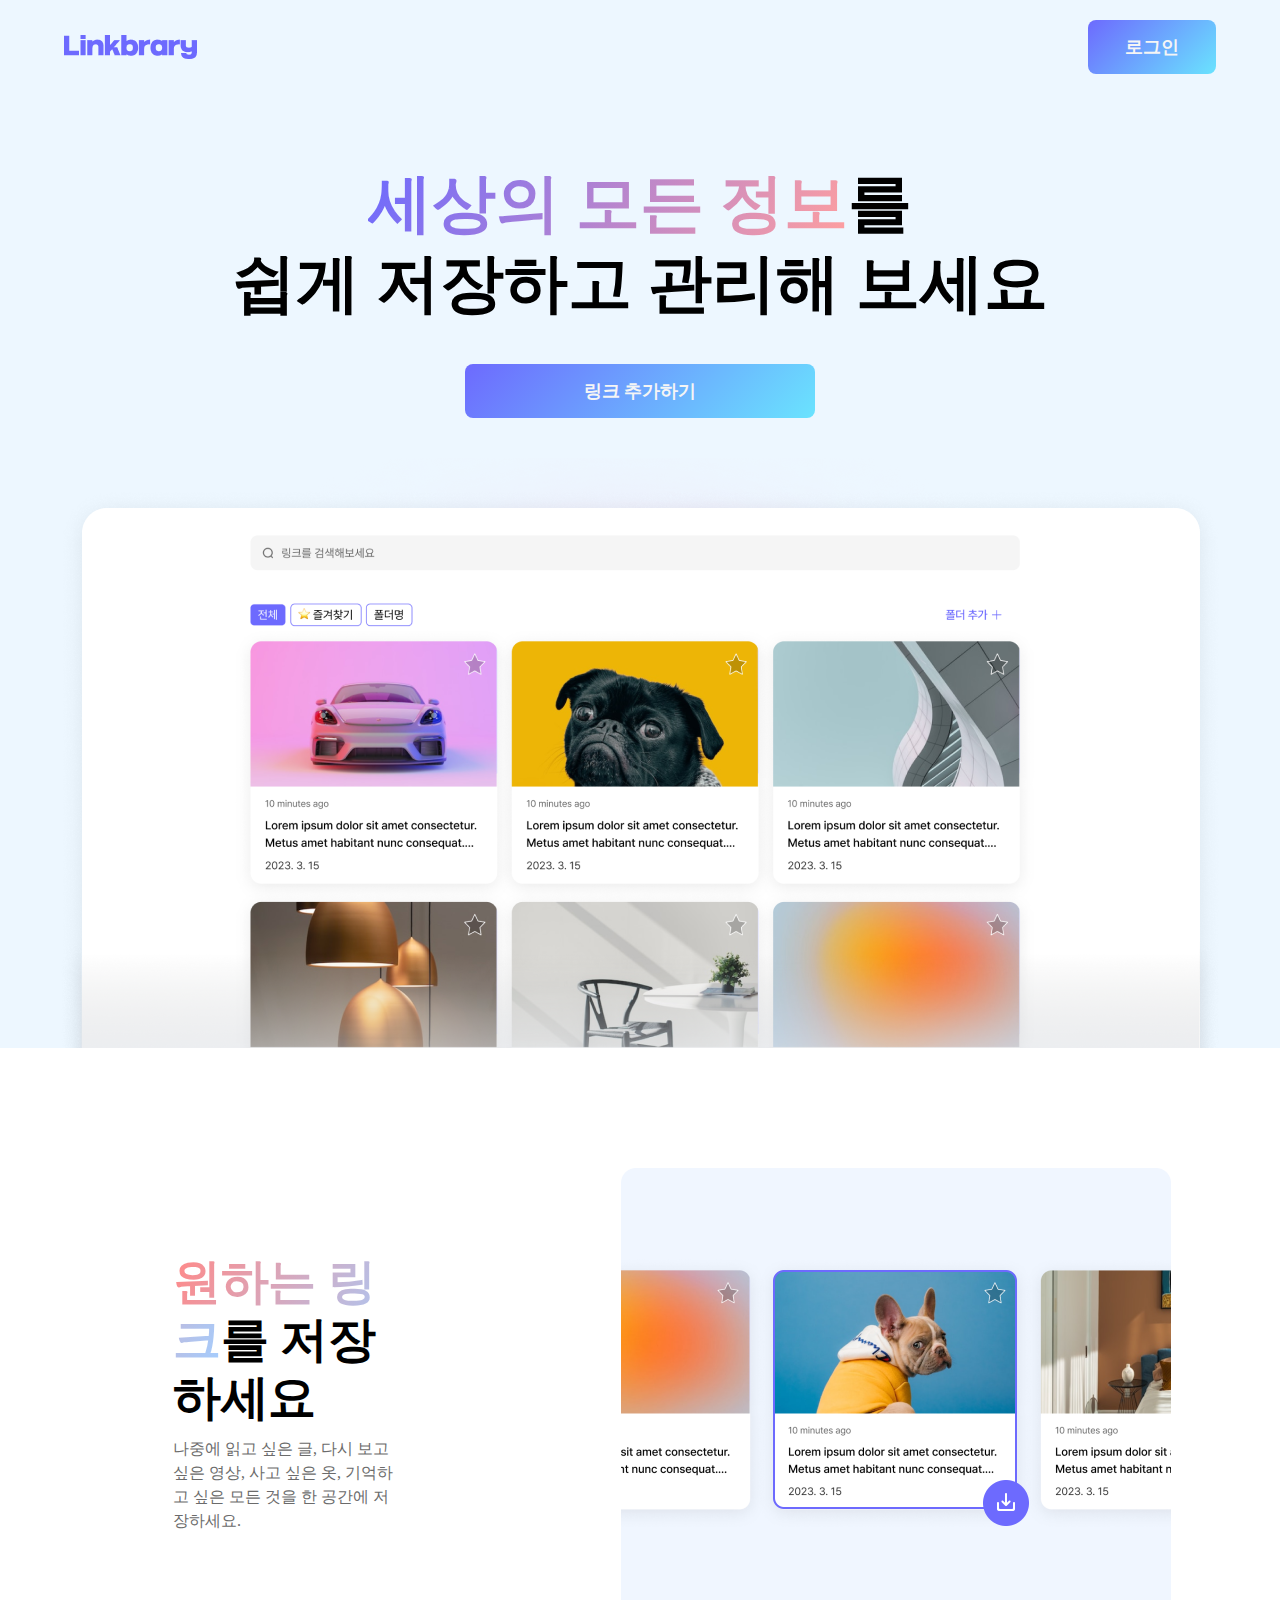
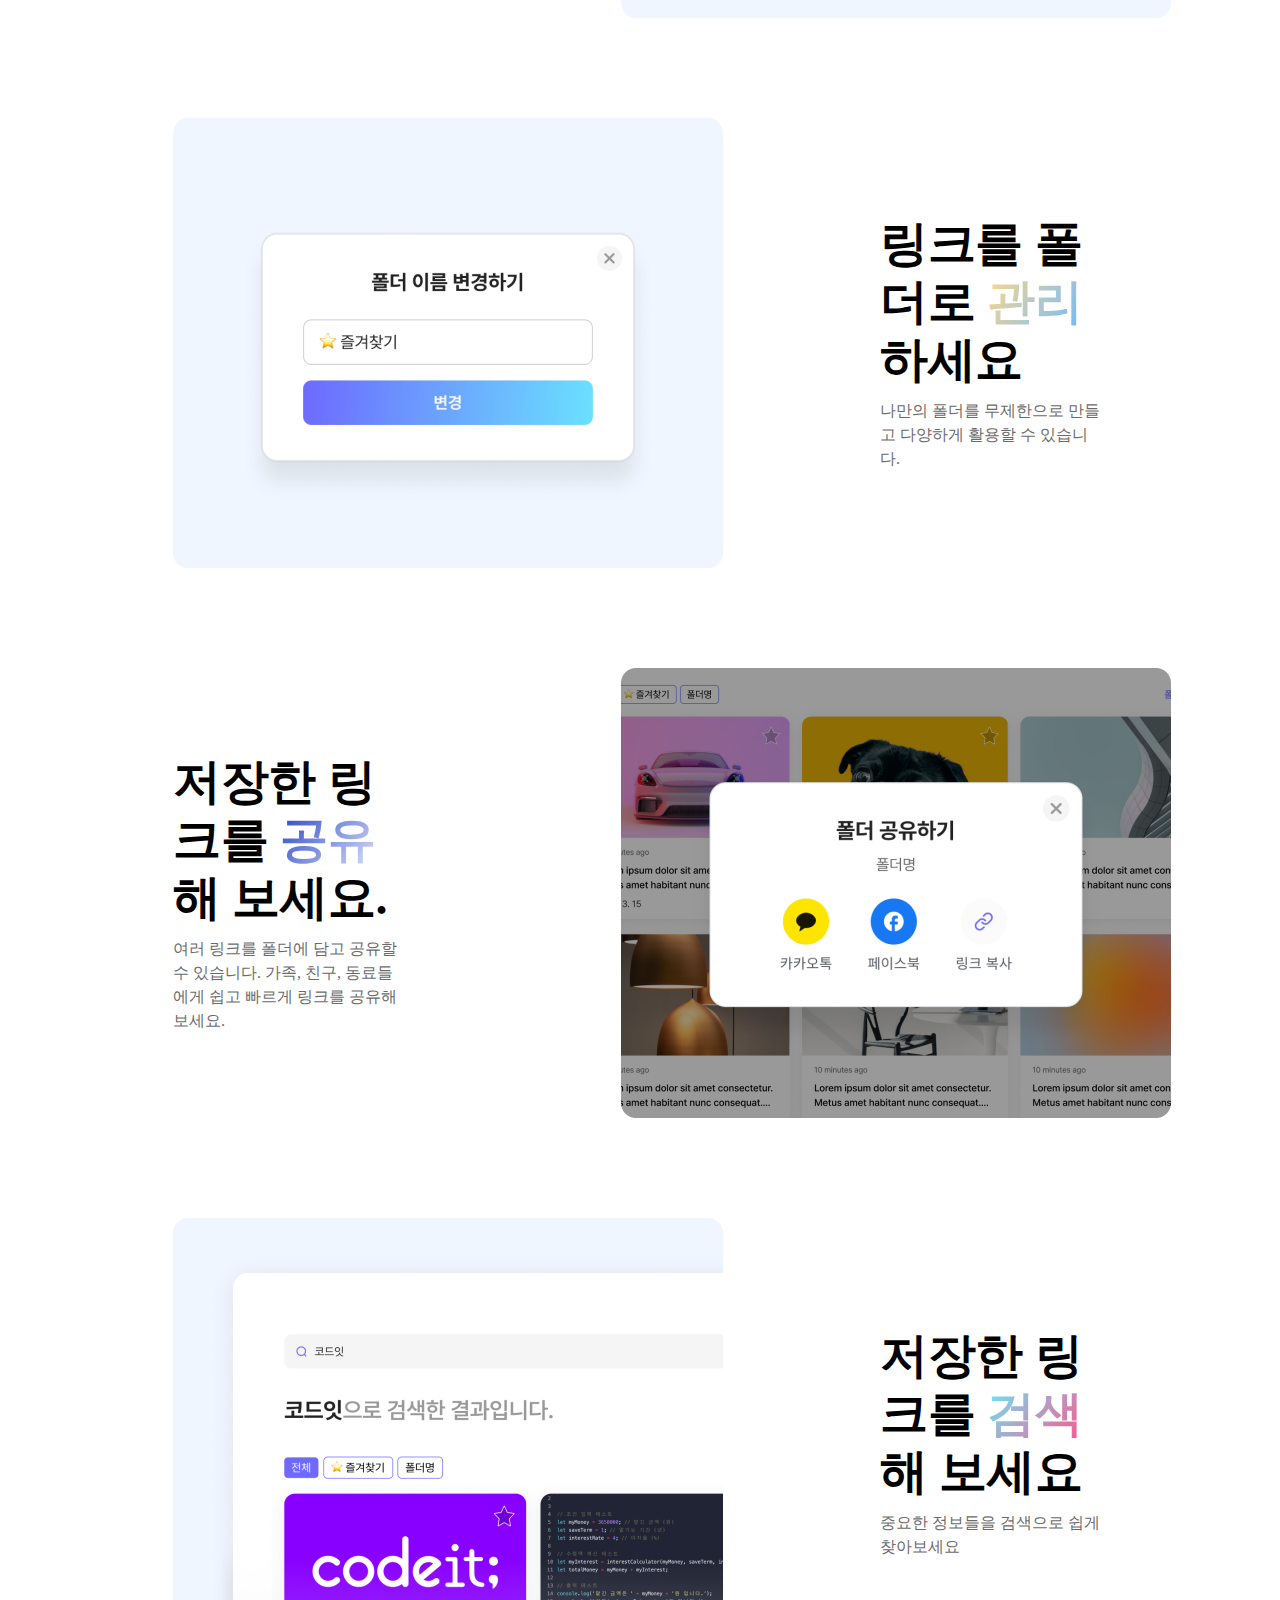
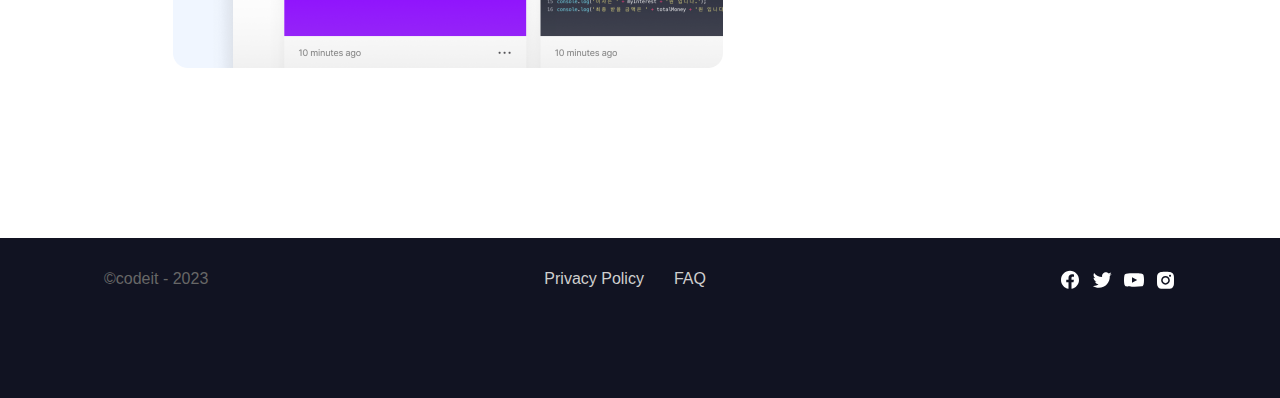
==== index.html @ 9d0a4e6b "3rd week testing og" ====
<!DOCTYPE html>
<html>
  <head>
    <meta charset="utf-8">
    <meta property="og:title" content="Linkbrary">
    <meta property="og:description" content="세상의 모든 정보를 쉽게 저장하고 관리해 보세요">
    <meta property="og:image" content="head-image.png">
    <meta property="og:url" content="cgw-codeit.netlify.app">
    <meta property="og:type" content="website">
    <meta name="twitter:card" content="summary_large_image">
    <title>Linkbrary</title>
    <link rel="stylesheet" href="main.css">
  </head>
  <body>
    <nav>
      <div class="index-top">
        <a href="index.html">
          <img src="logo.png" alt="홈으로 연결되는 로고 이미지">
        </a>
        <a href="/signin" class="buttons login-button">
          <span>로그인</span>
        </a>
      </div>
    </nav>

    <header>
      <div class="hero-header">
        <h1 class="page-body-top">
          <span class="page-body-top-colored background-clip-text">세상의 모든 정보</span>를
          <br> 쉽게 저장하고 관리해 보세요
        </h1>
        <a href="/signup" class="buttons add-link-button">
          <span>링크 추가하기</span>
        </a>
        <img src="hero.png" class="hero-image" alt="Linkbrary 서비스 소개">
      </div>
    </header>

    <article>
      <section>
        <h2 class="title">  
            <span class="title-1-colored background-clip-text">원하는 링크</span>를 저장하세요
        </h2>
        <p class="description">
          나중에 읽고 싶은 글, 다시 보고 싶은 영상, 사고 싶은 옷, 기억하고 싶은 모든 것을 한 공간에 저장하세요.
        </p>

        <img src="image1.png" class="content-image" alt="링크의 내용이 담긴 카드">
      </section>

      <section>
        <h2 class="title">
          링크를 폴더로 <span class="title-2-colored background-clip-text">관리</span>하세요
        </h2>
        <p class="description">나만의 폴더를 무제한으로 만들고 다양하게 활용할 수 있습니다.</p>
        <img src="image2.png" class="content-image" alt="폴더 이름 변경 가능">
      </section>

      <section>
        <h2 class="title">
          저장한 링크를 <span class="title-3-colored background-clip-text">공유</span>해 보세요.
        </h2>
        <p class="description">여러 링크를 폴더에 담고 공유할 수 있습니다. 가족, 친구, 동료들에게 쉽고 빠르게 링크를 공유해 보세요.</p>
        <img src="image3.png" class="content-image" alt="폴더 공유 기능">
      </section>

      <section>
        <h2 class="title">
            저장한 링크를 <span class="title-4-colored background-clip-text">검색</span>해 보세요
        </h2>
        <p class="description">중요한 정보들을 검색으로 쉽게 찾아보세요</p>
        <img src="image4.png" class="content-image" alt="링크 검색 기능"> 
      </section>

    </article>


    <footer>
      <div class="footer-box">
        <span class="copyright">
          ©codeit - 2023
        </span>
        <div class="footer-links">
          <a href="/privacy" class="footer-link">
            Privacy Policy
          </a>
          <a href="/faq" class="footer-link">
            FAQ
          </a>
        </div>
        <div class="sns">
          <a href="https://www.facebook.com/" target="_blank">
            <img src="akar-icons_facebook-fill.svg">        
          </a>
          <a href="https://twitter.com/home" target="_blank">
            <img src="akar-icons_twitter-fill.svg">
          </a>
          <a href="https://www.youtube.com/" target="_blank">
            <img src="akar-icons_youtube-fill.svg">
          </a>
          <a href="https://www.instagram.com/" target="_blank">
            <img src="ant-design_instagram-filled.svg">
          </a>
        </div>
      </div>
    </footer>
  </body>
</html>
---- main.css ----
@import "global.css";

body {
  display: flex;
  flex-direction: column;
  align-items: center;
  font-size: 62.5%;
}


nav {
  display: flex;
  justify-content: center;
  position: sticky;
  top: 0;
  width: 100%;
  background-color: #edf7ff;
}

.index-top {
  display: flex;
  justify-content: space-between;
  align-items: center;
  width: 100%;
  height: 9.4rem;
  max-width: 192rem;
  padding: 0 32px;
  margin: 0 32px;
}

@media (max-width: 1199px) {
  .index-top {
    padding: 0;
    
  }
}

header {
  display: flex;
  flex-direction: column;
  align-items: center;
  width: 100%;
  background-color: #edf7ff;
}

.hero-header {
  display: flex;
  flex-direction: column;
  align-items: center;
  row-gap: 4rem;
  padding-top: 7rem;
}

.buttons {
  display: flex;
  justify-content: center;
  align-items: center;
  height: 5.4rem;
  cursor: pointer;
  background-image: linear-gradient(135deg, var(--primary) 0%, #6ae3fe 100%);
  border-radius: 0.8rem;
  color: #f5f5f5;
  font-size: 1.8rem;
  font-weight: 600;
}

.login-button {
  width: 12.8rem;
}

.add-link-button {
  width: 35rem;
}

.page-body-top {
  text-align: center;
  font-size: 6.4rem;
  font-weight: 700;
  line-height: 8rem;
}

.page-body-top-colored {
  background-image: linear-gradient(119deg, var(--primary) 0%, #ff9f9f 100%);
}

.background-clip-text {
  background-clip: text;
  -webkit-background-clip: text;
  color: transparent;
}

.hero-image {
  width: 120rem;
  height: 59rem;
}

@media (max-width: 768px) {
  .hero-image {
    width: 100%;
    height: auto;
    padding: 0 32px;
  }
}

article {
  padding-top: 7rem;
  padding-bottom: 12rem;
}

section {
  display: grid;
  justify-content: center;
  column-gap: 15.7rem;
  row-gap: 1rem;
  width: 100%;
  height: 55rem;
  padding: 50px 0;
}

section:nth-of-type(odd) {
  grid-template:
    ". image"
    "title image"
    "description image"
    ". image"
    /291px 55rem;
}

section:nth-of-type(even) {
  grid-template:
    "image ."
    "image title"
    "image description"
    "image ."
    /550px 29.1rem;
}

@media (max-width: 767px) {
  section:nth-of-type(odd) {
    grid-template:
      "title"
      "image"
      "description"
      

  }

  section:nth-of-type(even) {
    grid-template:
      "title"
      "image"
      "description"
      
  }

  section {
    height: auto;
  }
}


.title {
  grid-area: title;
  font-size: 4.8rem;
  font-weight: 700;
  line-height: 5.8rem;
  letter-spacing: -0.03rem;
}

.title-1-colored {
  background-image: linear-gradient(117deg, #fe8a8a 2.29%, #a4ceff 100%);
}

.title-2-colored {
  background-image: linear-gradient(304deg, #6fbaff 0%, #ffd88b 100%);
}

.title-3-colored {
  background-image: linear-gradient(133deg, #2945c7 0%, #dbe1f8 100%);
}

.title-4-colored {
  background-image: linear-gradient(310deg, #fe578f 0%, #68e8f9 100%);
}

.description {
  grid-area: description;
  font-size: 1.6rem;
  font-weight: 500;
  color: #6b6b6b;
  line-height: 150%;
}

.content-image {
  grid-area: image;
  width: 55rem;
  height: 45rem;
}

@media (min-width: 768px) {



  .content-image {
    width: 550px;
    height: 450px;
  }
}

@media (min-width: 375px) {
  .content-image {
    margin: 0 32px;
    padding: 0;
    width: 100%;
  }   

  .title, .description{
    margin: 0 32px;
  }
}

footer {
  display: flex;
  justify-content: center;
  width: 100%;
  height: 16rem;
  padding-top: 3.2rem;
  background-color: var(--black);

}

.footer-box {
  display: flex;
  justify-content: space-between;
  width: 100%;
  max-width: 192rem;
  height: fit-content;
  padding: 0 10.4rem;
}

.copyright {
  color: #676767;
  font-family: Arial;
  font-size: 1.6rem;
}

.footer-links {
  display: flex;
  column-gap: 3rem;
  padding-right: 1.8rem;
}

.footer-link {
  color: #cfcfcf;
  font-family: Arial;
  font-size: 1.6rem;
}

.sns {
  display: flex;
  column-gap: 1.2rem;
  height: 2rem;
}



/*

@media (min-width: 1200px) {
}

@media (min-width: 768px) {
}

@media (min-width: 375px) {
}

*/
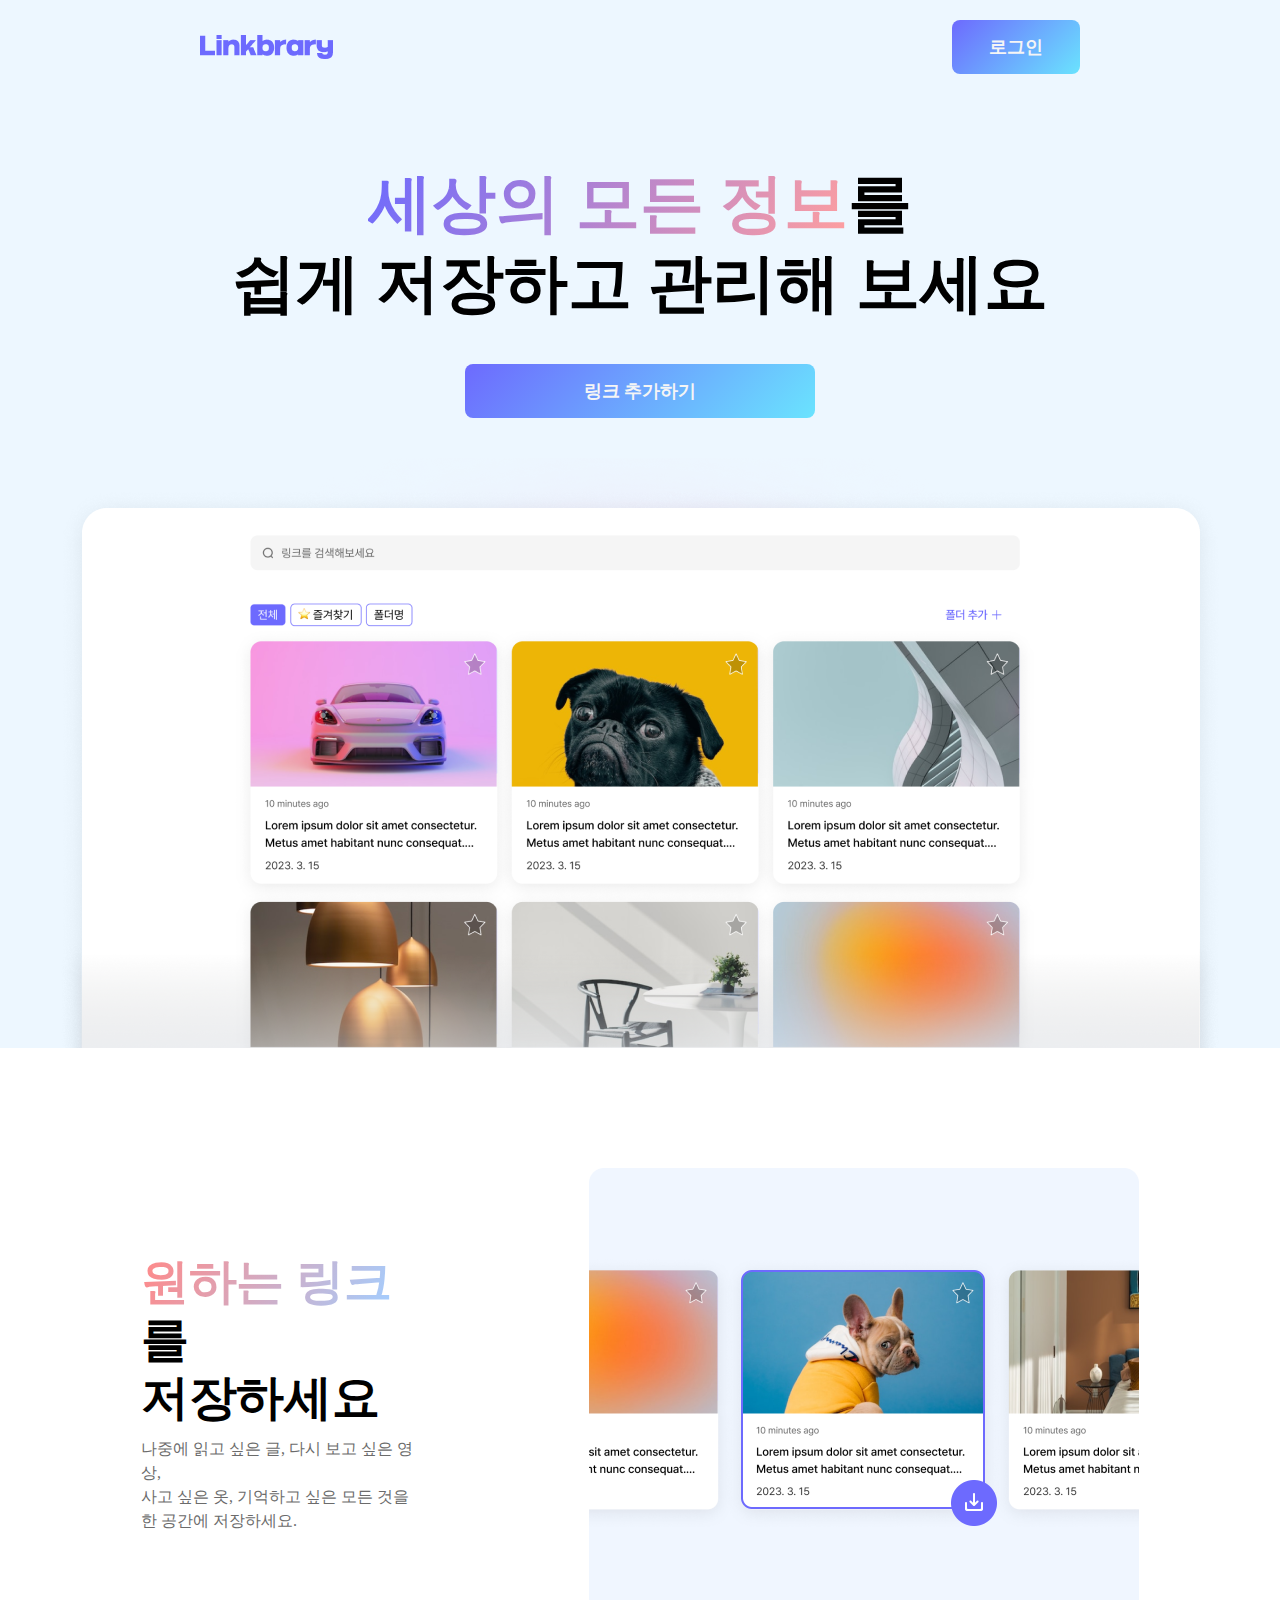
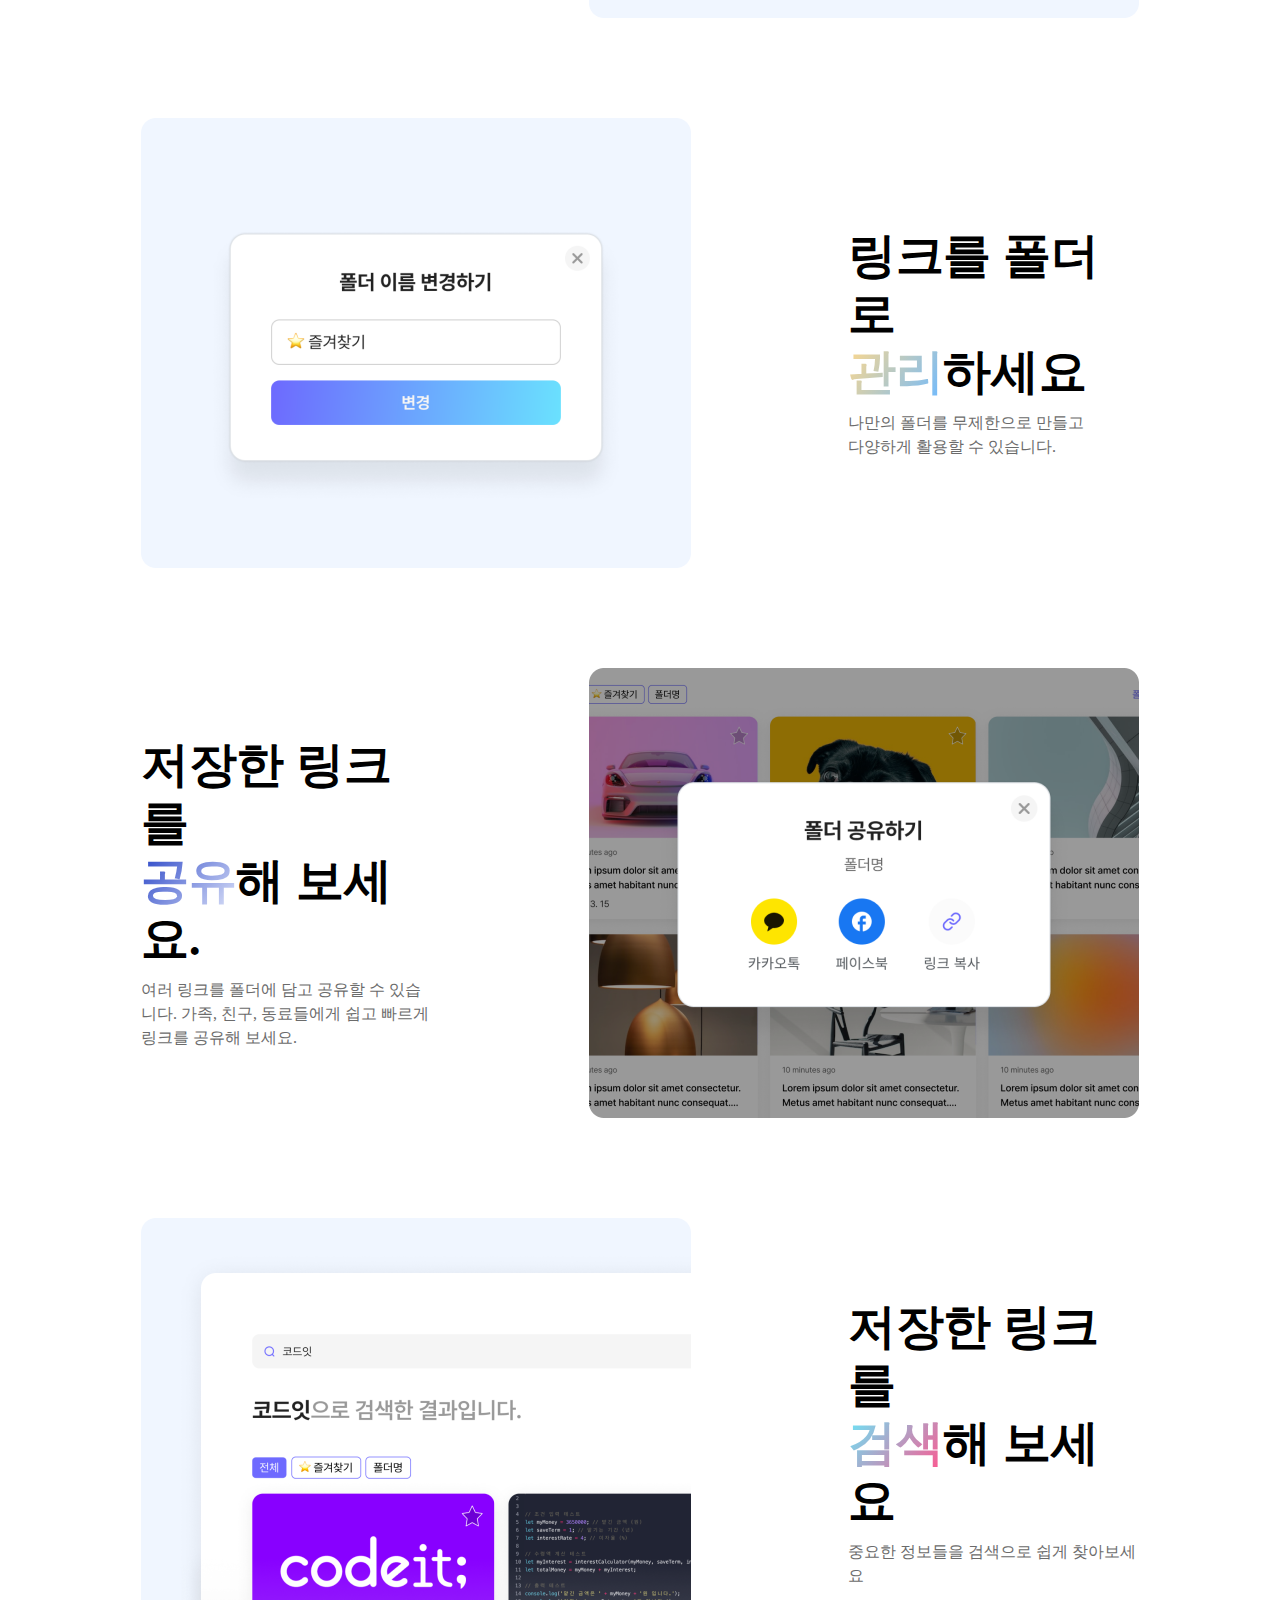
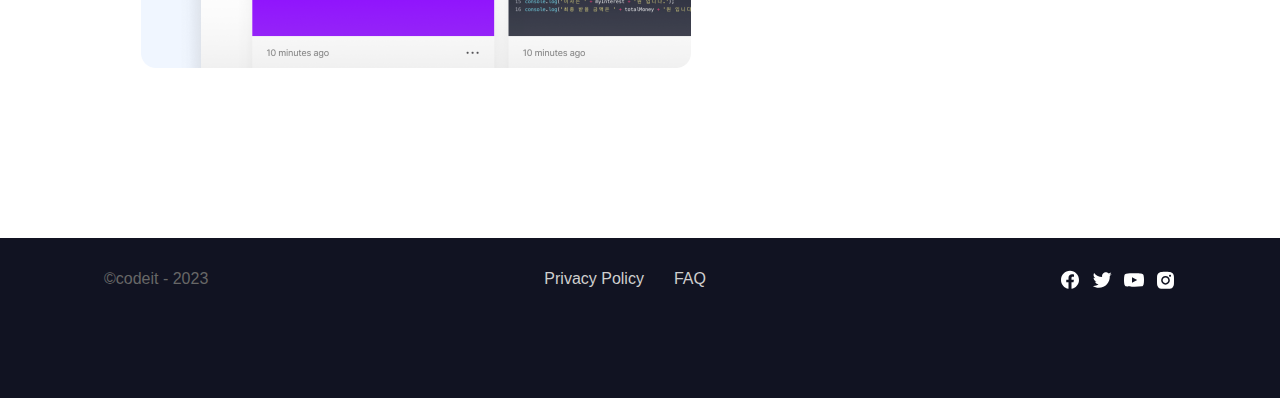
==== commit e259aeb3: "Revert "3rd week testing og"" ====
--- a/index.html
+++ b/index.html
@@ -2,12 +2,6 @@
 <html>
   <head>
     <meta charset="utf-8">
-    <meta property="og:title" content="Linkbrary">
-    <meta property="og:description" content="세상의 모든 정보를 쉽게 저장하고 관리해 보세요">
-    <meta property="og:image" content="head-image.png">
-    <meta property="og:url" content="cgw-codeit.netlify.app">
-    <meta property="og:type" content="website">
-    <meta name="twitter:card" content="summary_large_image">
     <title>Linkbrary</title>
     <link rel="stylesheet" href="main.css">
   </head>
@@ -39,10 +33,10 @@
     <article>
       <section>
         <h2 class="title">  
-            <span class="title-1-colored background-clip-text">원하는 링크</span>를 저장하세요
+            <span class="title-1-colored background-clip-text">원하는 링크</span>를<br> 저장하세요
         </h2>
         <p class="description">
-          나중에 읽고 싶은 글, 다시 보고 싶은 영상, 사고 싶은 옷, 기억하고 싶은 모든 것을 한 공간에 저장하세요.
+          나중에 읽고 싶은 글, 다시 보고 싶은 영상, <br> 사고 싶은 옷, 기억하고 싶은 모든 것을 <br> 한 공간에 저장하세요.
         </p>
 
         <img src="image1.png" class="content-image" alt="링크의 내용이 담긴 카드">
@@ -50,15 +44,15 @@
 
       <section>
         <h2 class="title">
-          링크를 폴더로 <span class="title-2-colored background-clip-text">관리</span>하세요
+          링크를 폴더로<br><span class="title-2-colored background-clip-text">관리</span>하세요
         </h2>
-        <p class="description">나만의 폴더를 무제한으로 만들고 다양하게 활용할 수 있습니다.</p>
+        <p class="description">나만의 폴더를 무제한으로 만들고<br> 다양하게 활용할 수 있습니다.</p>
         <img src="image2.png" class="content-image" alt="폴더 이름 변경 가능">
       </section>
 
       <section>
         <h2 class="title">
-          저장한 링크를 <span class="title-3-colored background-clip-text">공유</span>해 보세요.
+          저장한 링크를<br><span class="title-3-colored background-clip-text">공유</span>해 보세요.
         </h2>
         <p class="description">여러 링크를 폴더에 담고 공유할 수 있습니다. 가족, 친구, 동료들에게 쉽고 빠르게 링크를 공유해 보세요.</p>
         <img src="image3.png" class="content-image" alt="폴더 공유 기능">
@@ -66,7 +60,7 @@
 
       <section>
         <h2 class="title">
-            저장한 링크를 <span class="title-4-colored background-clip-text">검색</span>해 보세요
+            저장한 링크를 <br><span class="title-4-colored background-clip-text">검색</span>해 보세요
         </h2>
         <p class="description">중요한 정보들을 검색으로 쉽게 찾아보세요</p>
         <img src="image4.png" class="content-image" alt="링크 검색 기능"> 
--- a/main.css
+++ b/main.css
@@ -6,7 +6,6 @@
   align-items: center;
   font-size: 62.5%;
 }
-
 
 nav {
   display: flex;
@@ -24,15 +23,7 @@
   width: 100%;
   height: 9.4rem;
   max-width: 192rem;
-  padding: 0 32px;
-  margin: 0 32px;
-}
-
-@media (max-width: 1199px) {
-  .index-top {
-    padding: 0;
-    
-  }
+  padding: 0 20rem;
 }
 
 header {
@@ -94,14 +85,6 @@
   height: 59rem;
 }
 
-@media (max-width: 768px) {
-  .hero-image {
-    width: 100%;
-    height: auto;
-    padding: 0 32px;
-  }
-}
-
 article {
   padding-top: 7rem;
   padding-bottom: 12rem;
@@ -135,30 +118,6 @@
     /550px 29.1rem;
 }
 
-@media (max-width: 767px) {
-  section:nth-of-type(odd) {
-    grid-template:
-      "title"
-      "image"
-      "description"
-      
-
-  }
-
-  section:nth-of-type(even) {
-    grid-template:
-      "title"
-      "image"
-      "description"
-      
-  }
-
-  section {
-    height: auto;
-  }
-}
-
-
 .title {
   grid-area: title;
   font-size: 4.8rem;
@@ -197,28 +156,6 @@
   height: 45rem;
 }
 
-@media (min-width: 768px) {
-
-
-
-  .content-image {
-    width: 550px;
-    height: 450px;
-  }
-}
-
-@media (min-width: 375px) {
-  .content-image {
-    margin: 0 32px;
-    padding: 0;
-    width: 100%;
-  }   
-
-  .title, .description{
-    margin: 0 32px;
-  }
-}
-
 footer {
   display: flex;
   justify-content: center;
@@ -261,18 +198,3 @@
   column-gap: 1.2rem;
   height: 2rem;
 }
-
-
-
-/*
-
-@media (min-width: 1200px) {
-}
-
-@media (min-width: 768px) {
-}
-
-@media (min-width: 375px) {
-}
-
-*/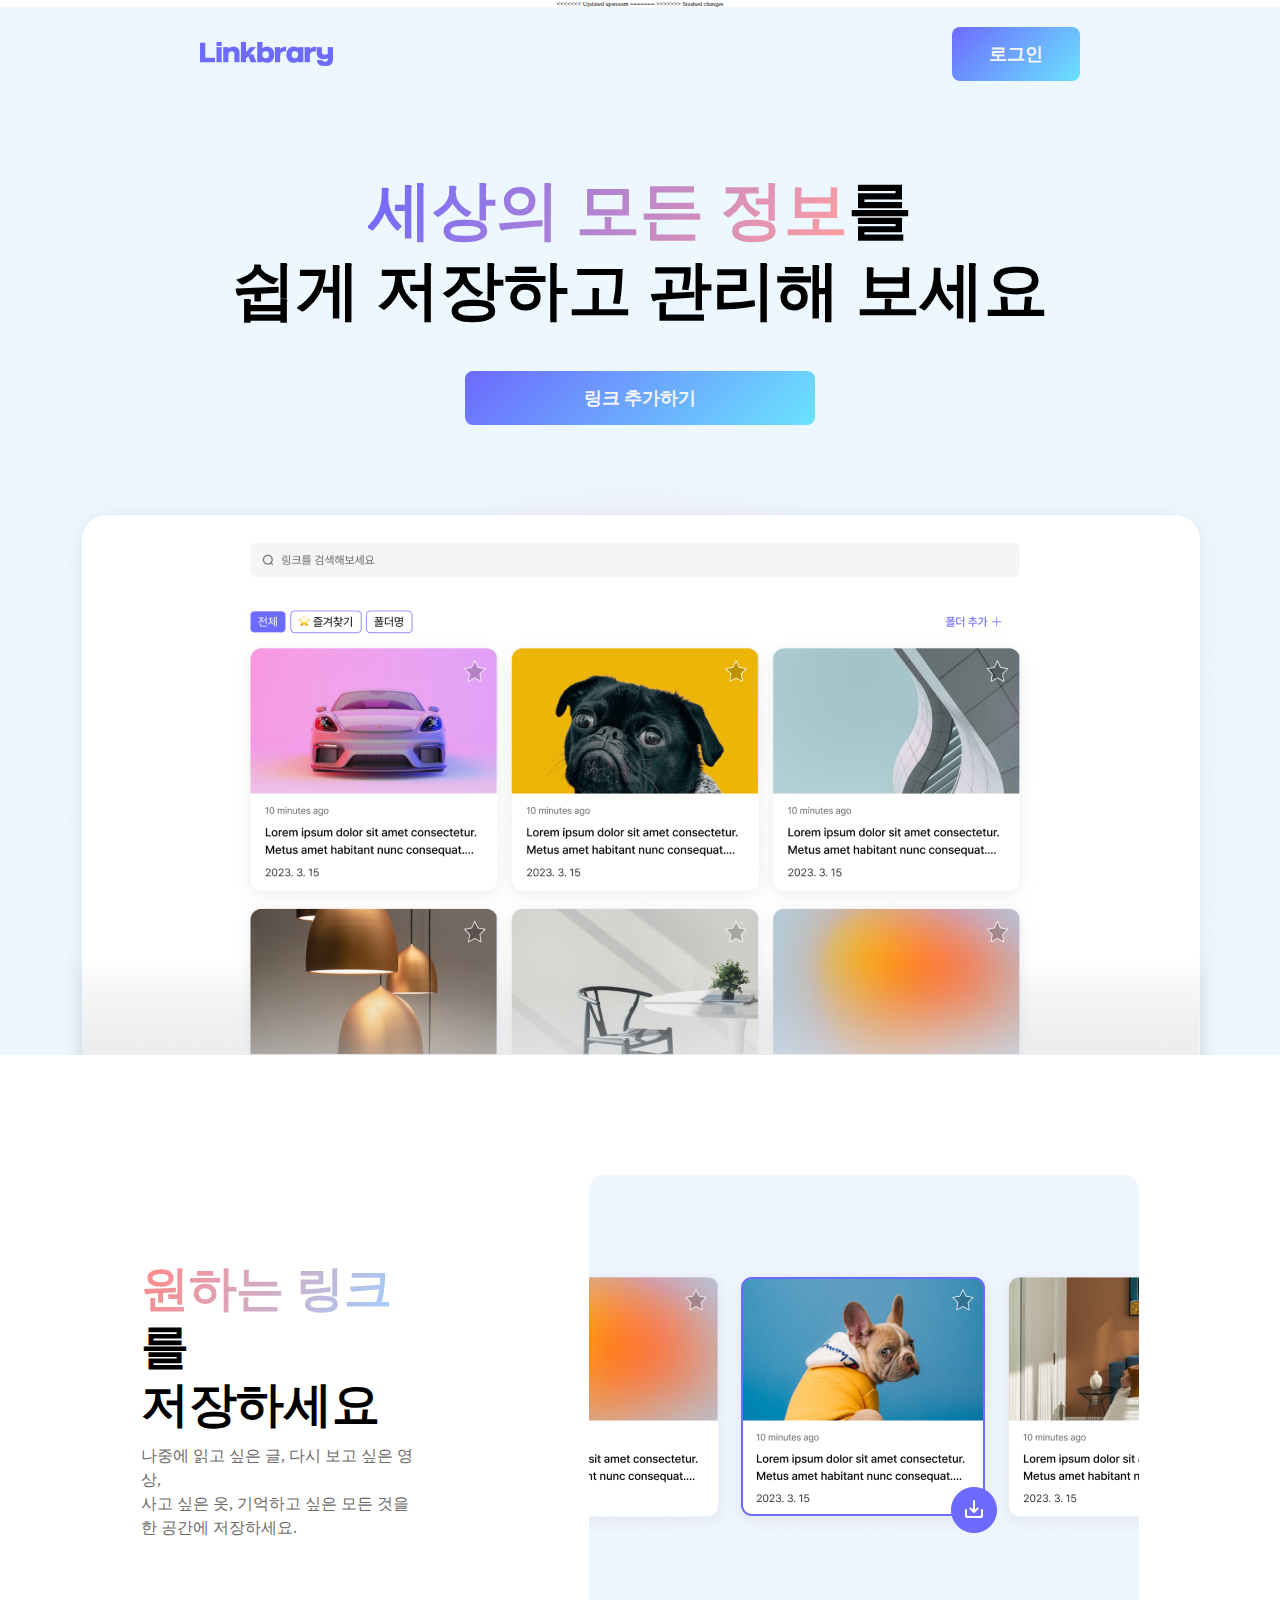
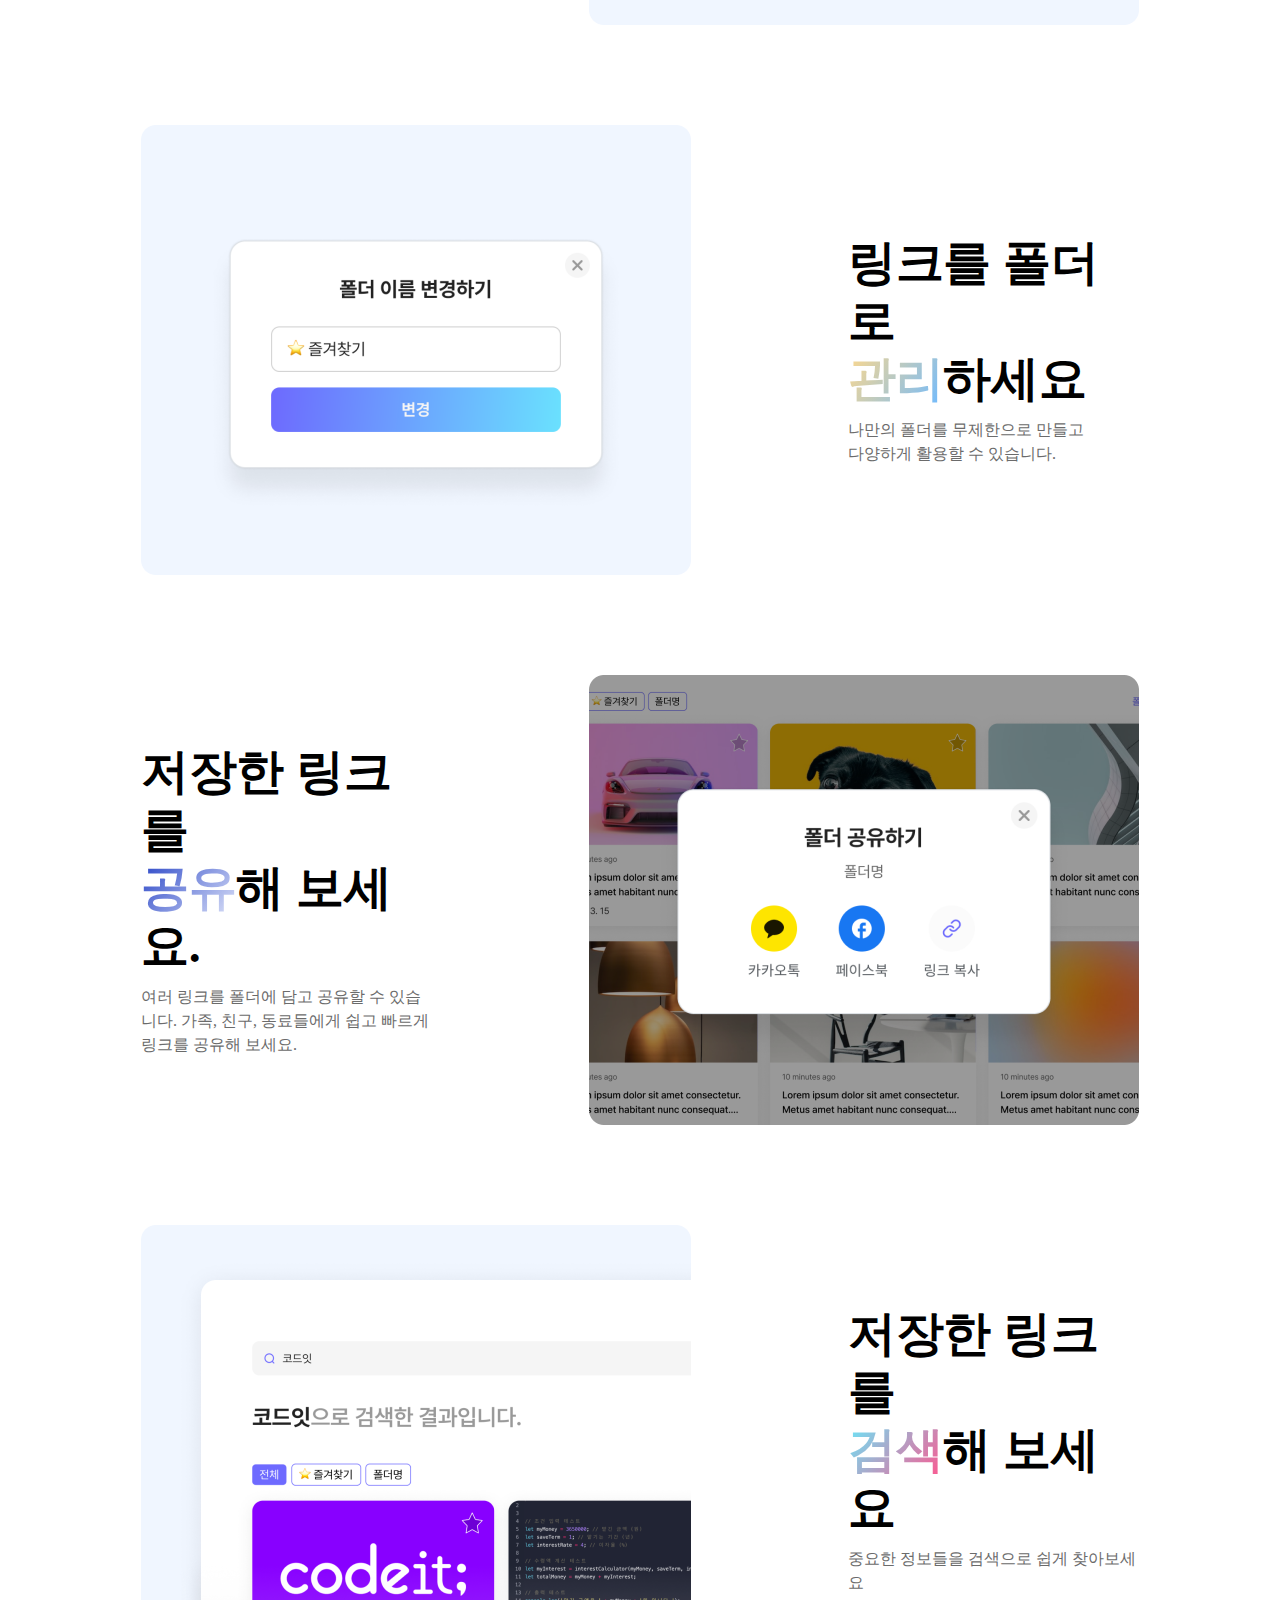
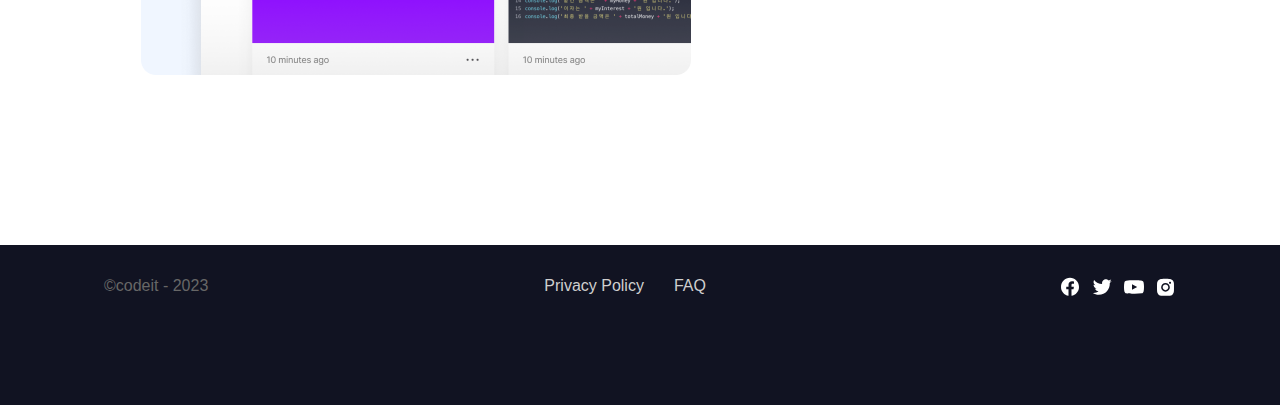
==== commit 7836384a: "3rd week index page" ====
--- a/index.html
+++ b/index.html
@@ -2,6 +2,18 @@
 <html>
   <head>
     <meta charset="utf-8">
+<<<<<<< Updated upstream
+=======
+    <meta property="og:title" content="Linkbrary">
+    <meta property="og:description" content="세상의 모든 정보를 쉽게 저장하고 관리해 보세요">
+    <meta property="og:image" content="head-image.png">
+    <meta property="og:url" content="cgw-codeit.netlify.app">
+    <meta property="og:type" content="website">
+    <meta name="twitter:card" content="card">
+    <meta name="twitter:title" content="Linkbrary">
+    <meta name="twitter:description" content="세상의 모든 정보를 쉽게 저장하고 관리해 보세요">
+    <meta name="twitter:image" content="head-image.png">
+>>>>>>> Stashed changes
     <title>Linkbrary</title>
     <link rel="stylesheet" href="main.css">
   </head>
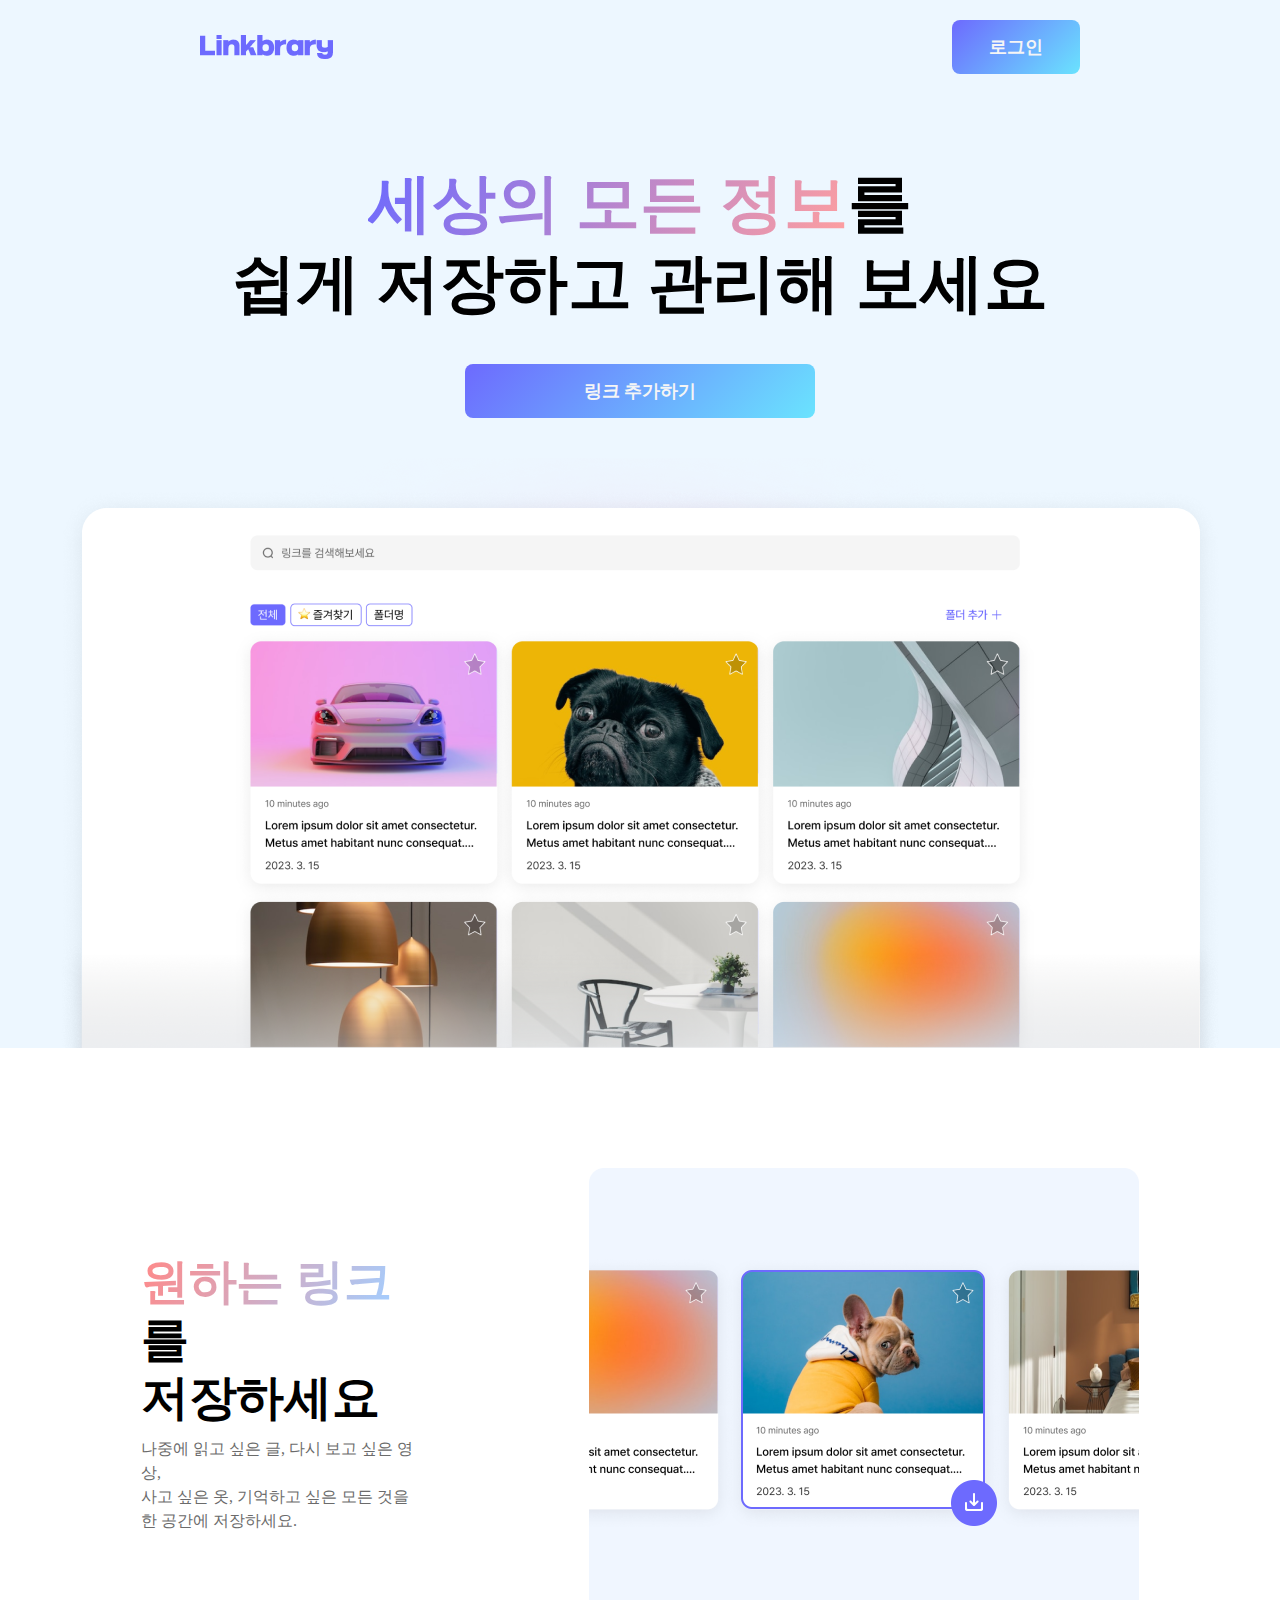
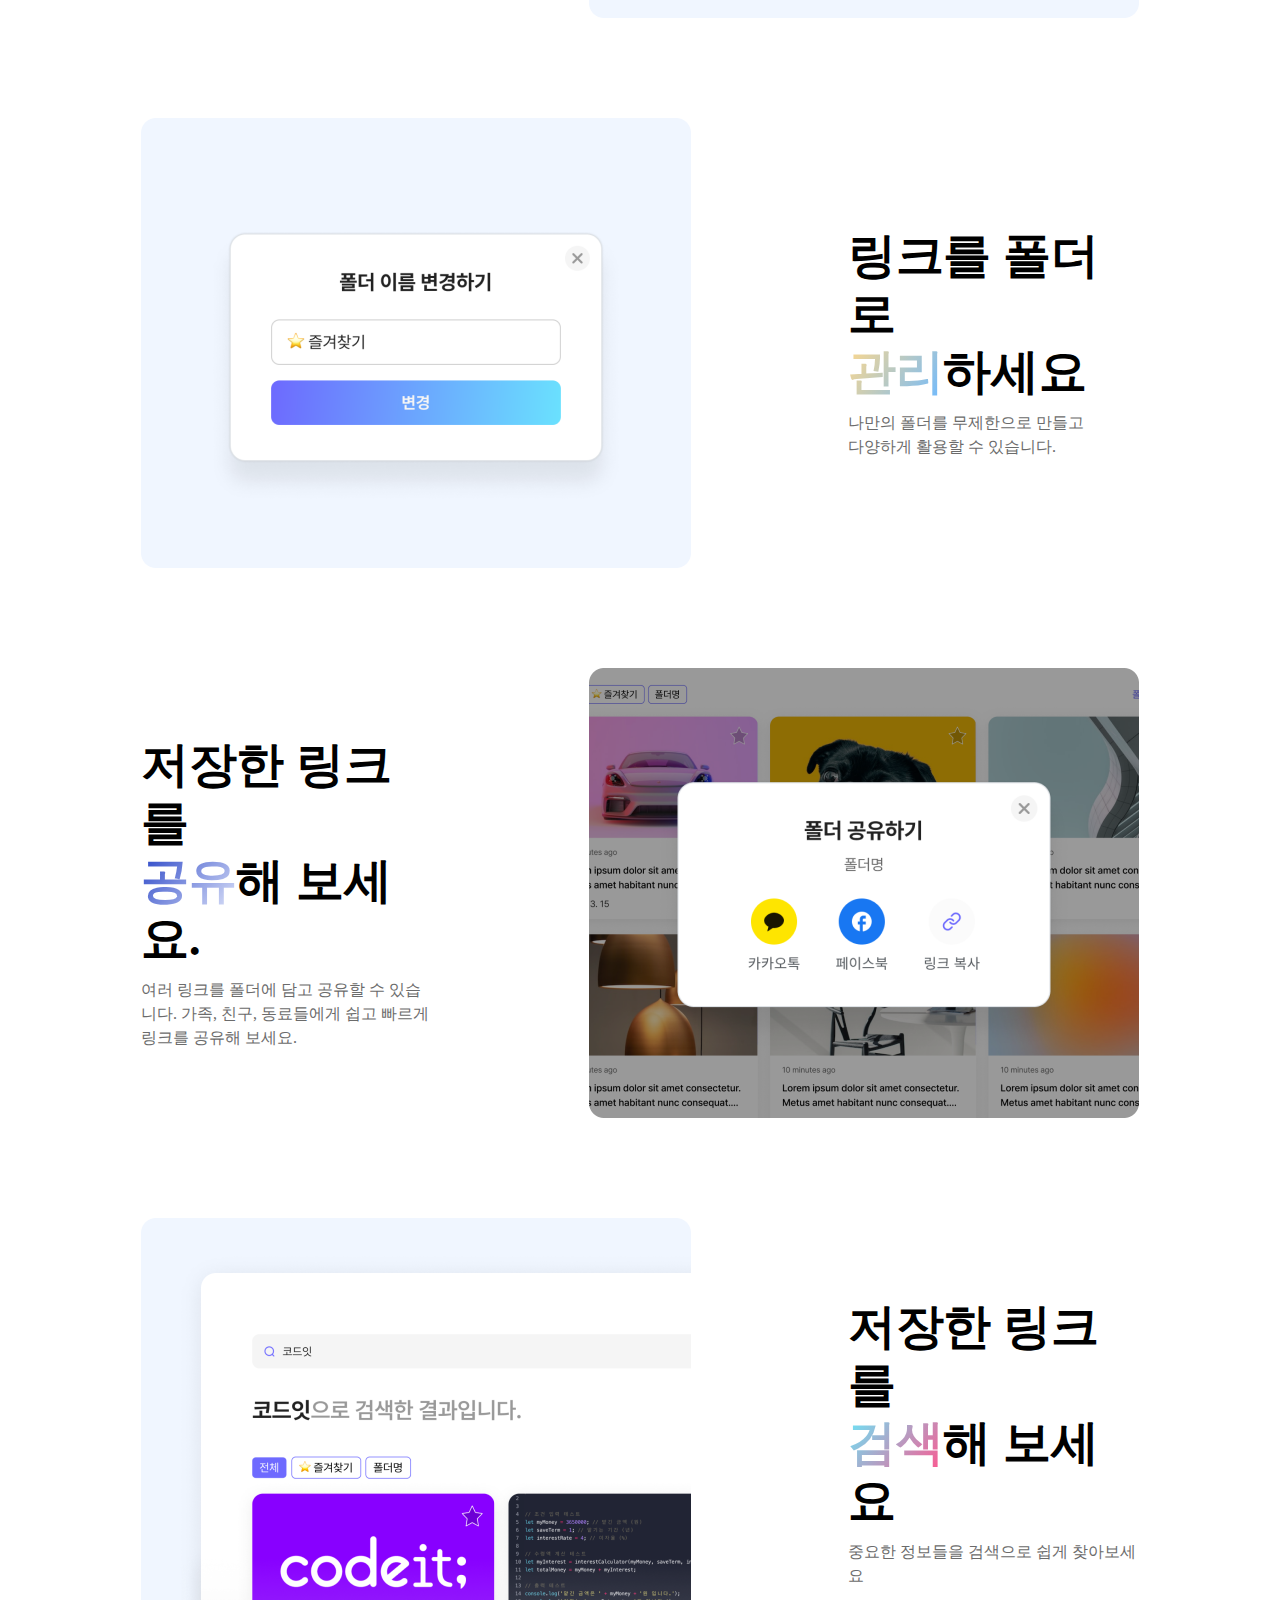
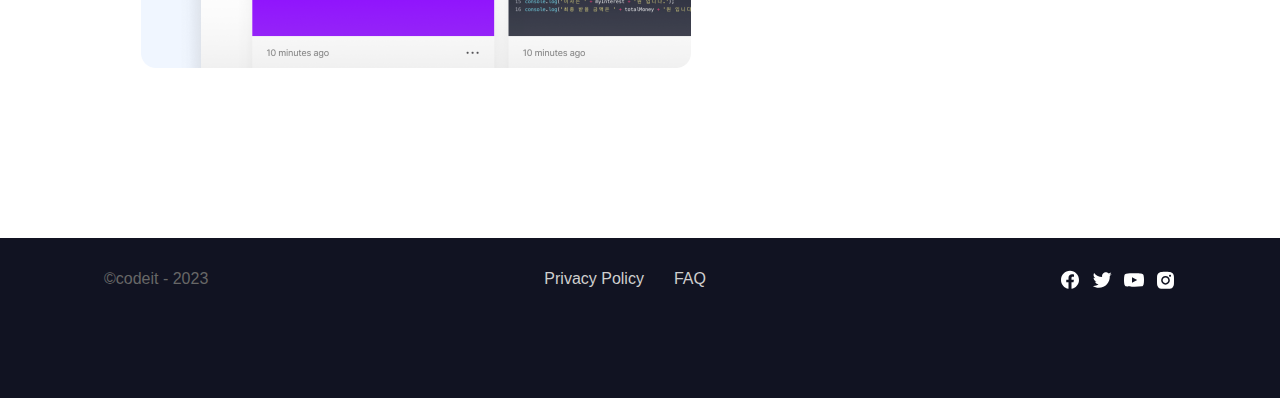
==== commit 65578954: "changing error in meta tag" ====
--- a/index.html
+++ b/index.html
@@ -2,8 +2,6 @@
 <html>
   <head>
     <meta charset="utf-8">
-<<<<<<< Updated upstream
-=======
     <meta property="og:title" content="Linkbrary">
     <meta property="og:description" content="세상의 모든 정보를 쉽게 저장하고 관리해 보세요">
     <meta property="og:image" content="head-image.png">
@@ -13,7 +11,6 @@
     <meta name="twitter:title" content="Linkbrary">
     <meta name="twitter:description" content="세상의 모든 정보를 쉽게 저장하고 관리해 보세요">
     <meta name="twitter:image" content="head-image.png">
->>>>>>> Stashed changes
     <title>Linkbrary</title>
     <link rel="stylesheet" href="main.css">
   </head>
@@ -111,4 +108,4 @@
       </div>
     </footer>
   </body>
-</html>+</html>
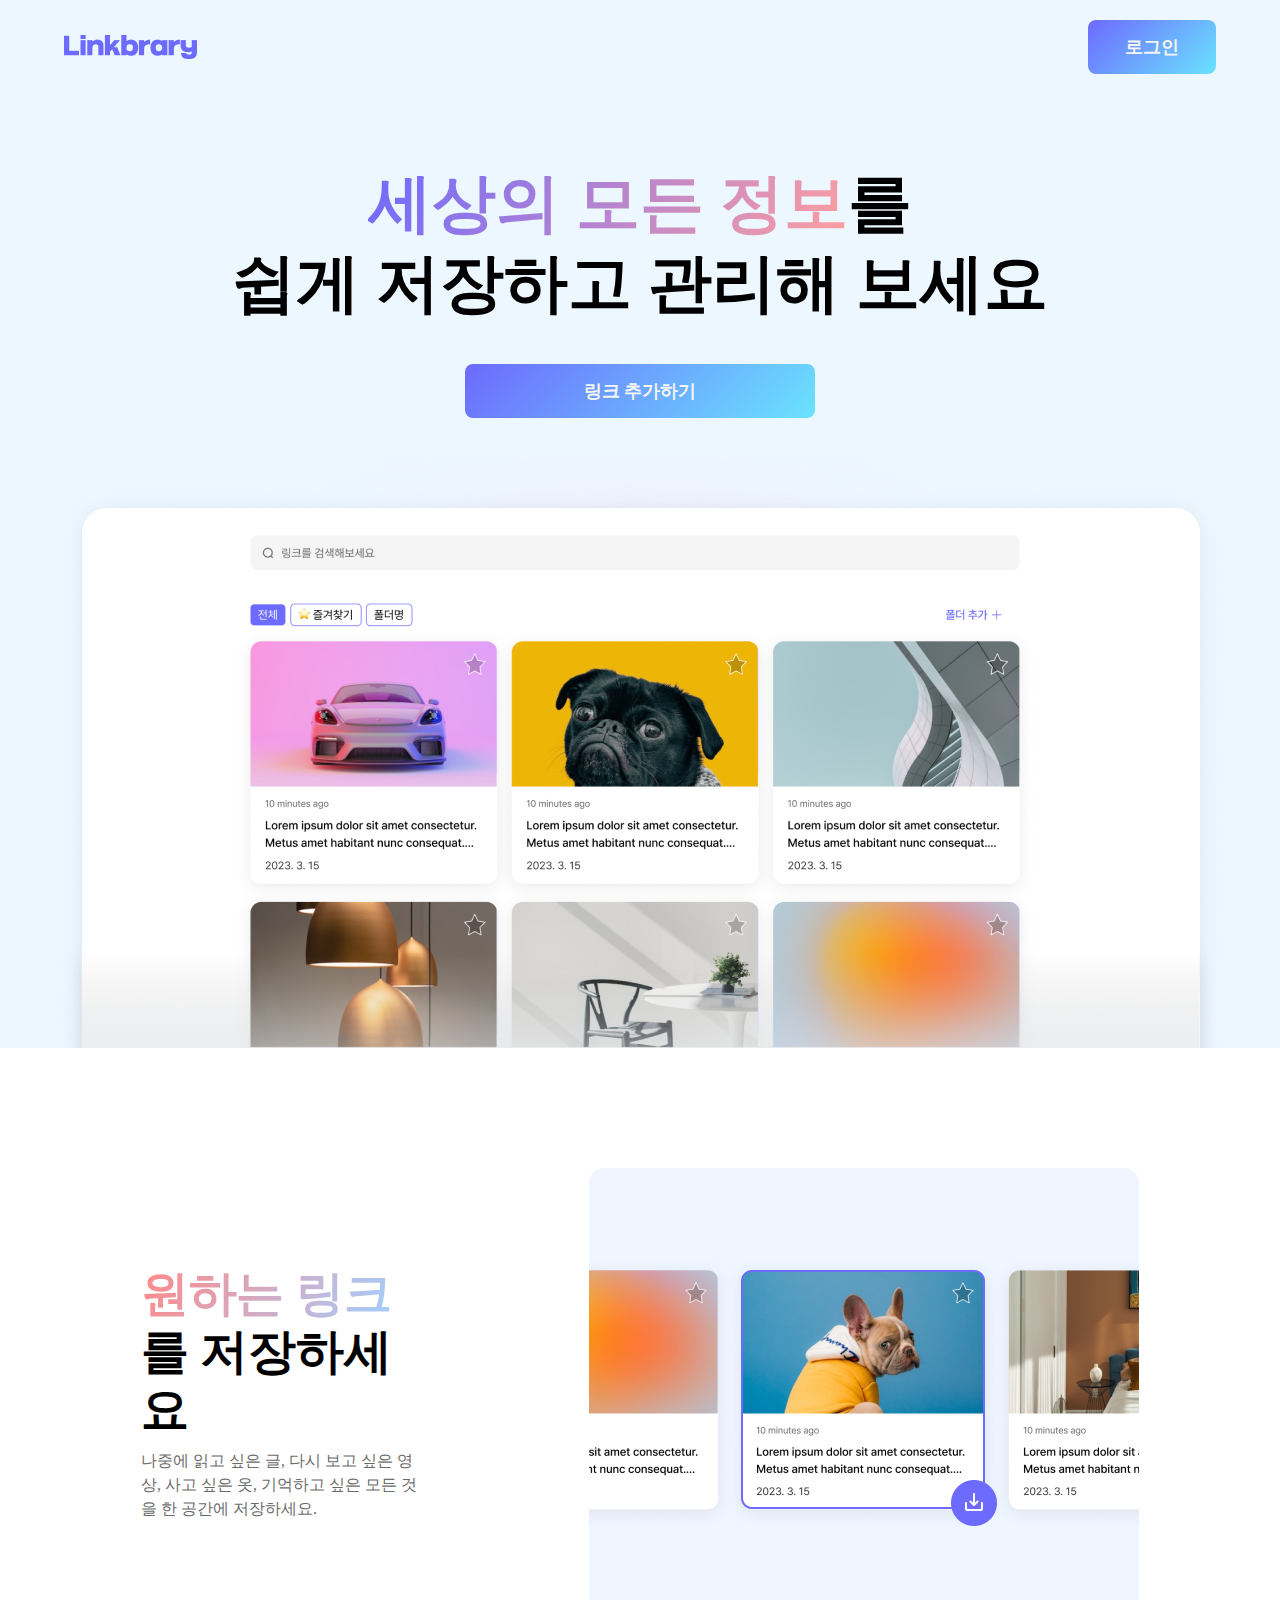
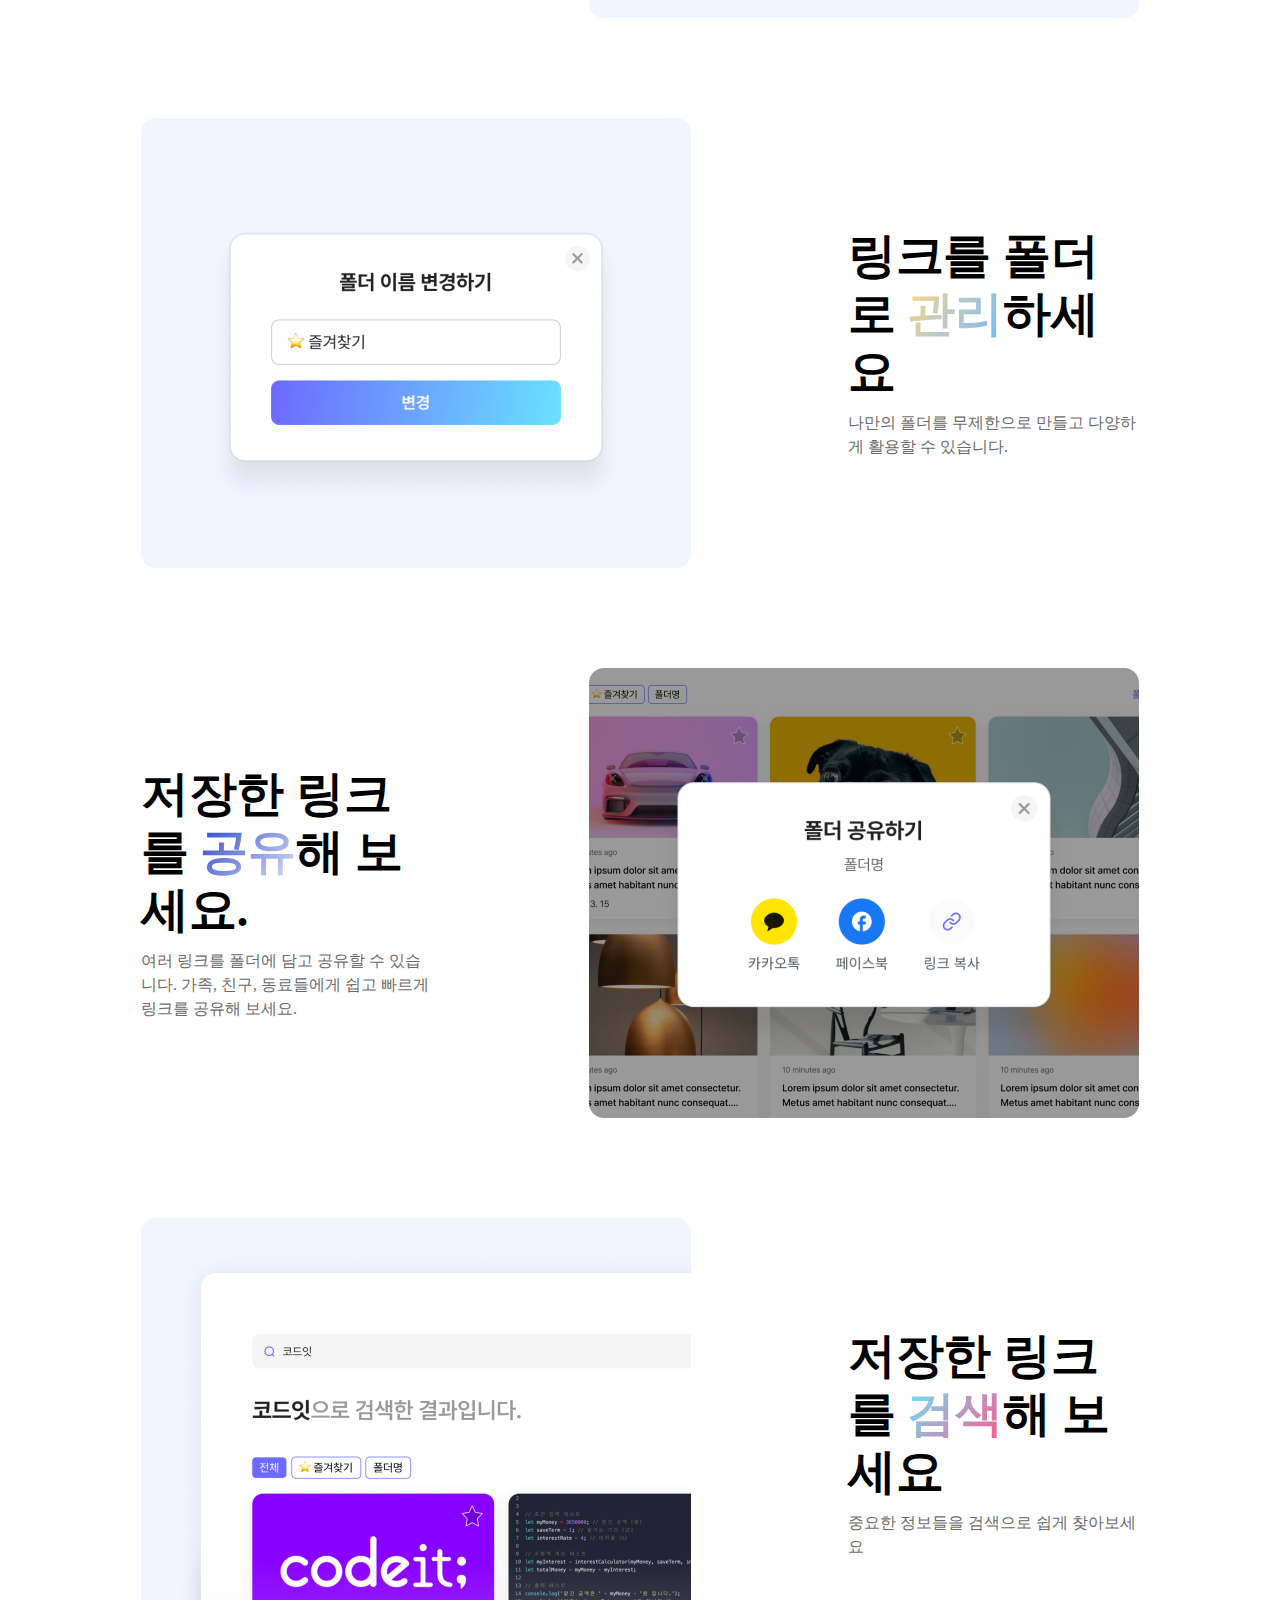
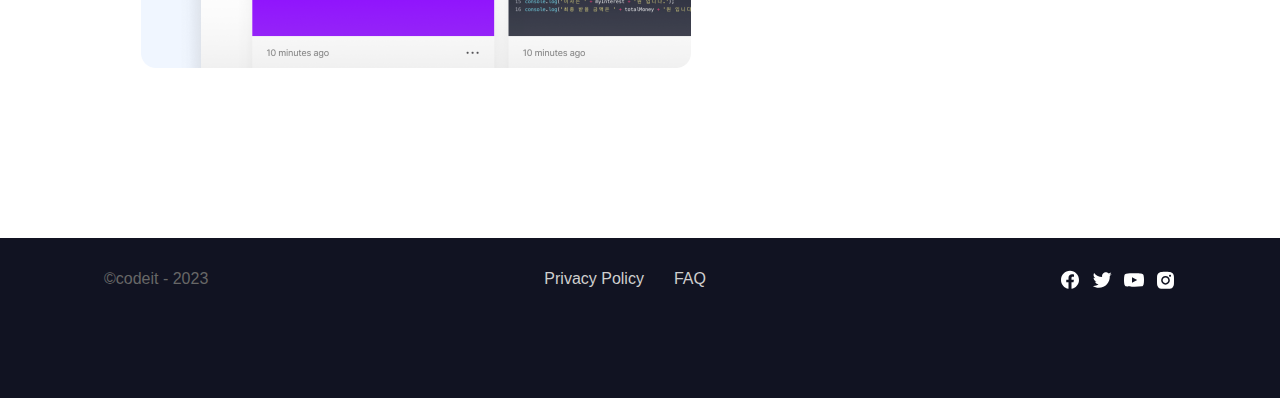
==== commit 2ee5f39c: "first complete week3 project" ====
--- a/index.html
+++ b/index.html
@@ -42,10 +42,10 @@
     <article>
       <section>
         <h2 class="title">  
-            <span class="title-1-colored background-clip-text">원하는 링크</span>를<br> 저장하세요
+            <span class="title-1-colored background-clip-text">원하는 링크</span>를 저장하세요
         </h2>
         <p class="description">
-          나중에 읽고 싶은 글, 다시 보고 싶은 영상, <br> 사고 싶은 옷, 기억하고 싶은 모든 것을 <br> 한 공간에 저장하세요.
+          나중에 읽고 싶은 글, 다시 보고 싶은 영상, 사고 싶은 옷, 기억하고 싶은 모든 것을 한 공간에 저장하세요.
         </p>
 
         <img src="image1.png" class="content-image" alt="링크의 내용이 담긴 카드">
@@ -53,15 +53,15 @@
 
       <section>
         <h2 class="title">
-          링크를 폴더로<br><span class="title-2-colored background-clip-text">관리</span>하세요
+          링크를 폴더로 <span class="title-2-colored background-clip-text">관리</span>하세요
         </h2>
-        <p class="description">나만의 폴더를 무제한으로 만들고<br> 다양하게 활용할 수 있습니다.</p>
+        <p class="description">나만의 폴더를 무제한으로 만들고 다양하게 활용할 수 있습니다.</p>
         <img src="image2.png" class="content-image" alt="폴더 이름 변경 가능">
       </section>
 
       <section>
         <h2 class="title">
-          저장한 링크를<br><span class="title-3-colored background-clip-text">공유</span>해 보세요.
+          저장한 링크를 <span class="title-3-colored background-clip-text">공유</span>해 보세요.
         </h2>
         <p class="description">여러 링크를 폴더에 담고 공유할 수 있습니다. 가족, 친구, 동료들에게 쉽고 빠르게 링크를 공유해 보세요.</p>
         <img src="image3.png" class="content-image" alt="폴더 공유 기능">
@@ -69,7 +69,7 @@
 
       <section>
         <h2 class="title">
-            저장한 링크를 <br><span class="title-4-colored background-clip-text">검색</span>해 보세요
+            저장한 링크를 <span class="title-4-colored background-clip-text">검색</span>해 보세요
         </h2>
         <p class="description">중요한 정보들을 검색으로 쉽게 찾아보세요</p>
         <img src="image4.png" class="content-image" alt="링크 검색 기능"> 
@@ -108,4 +108,4 @@
       </div>
     </footer>
   </body>
-</html>
+</html>--- a/main.css
+++ b/main.css
@@ -16,6 +16,8 @@
   background-color: #edf7ff;
 }
 
+
+
 .index-top {
   display: flex;
   justify-content: space-between;
@@ -23,7 +25,8 @@
   width: 100%;
   height: 9.4rem;
   max-width: 192rem;
-  padding: 0 20rem;
+  padding: 0 32px;
+  margin: 0 32px;
 }
 
 header {
@@ -124,6 +127,7 @@
   font-weight: 700;
   line-height: 5.8rem;
   letter-spacing: -0.03rem;
+  width: 262px;
 }
 
 .title-1-colored {
@@ -198,3 +202,60 @@
   column-gap: 1.2rem;
   height: 2rem;
 }
+
+
+
+@media (max-width: 1199px) {
+  .index-top {
+    padding: 0;
+  }
+
+  .content-image {
+    width: 550px;
+    height: 450px;
+  }
+}
+
+@media (max-width: 768px) {
+
+  .hero-image {
+    width: 100%;
+    height: auto;
+    padding: 0 32px;
+  }
+  
+  section:nth-of-type(odd) {
+    grid-template:
+      "title"
+      "image"
+      "description";
+  }
+
+  section:nth-of-type(even) {
+    grid-template:
+      "title"
+      "image"
+      "description";
+  }
+
+  section {
+    height: auto;
+  }
+
+  .title, .description {
+    margin: 0 32px;
+    width: 100%;
+  }
+
+  .content-image {
+    margin: 0 32px;
+    padding: 0;
+    width: 100%;
+  }
+}
+
+@media (max-width: 350px){
+  body {
+    overflow-x: hidden;
+  }
+}
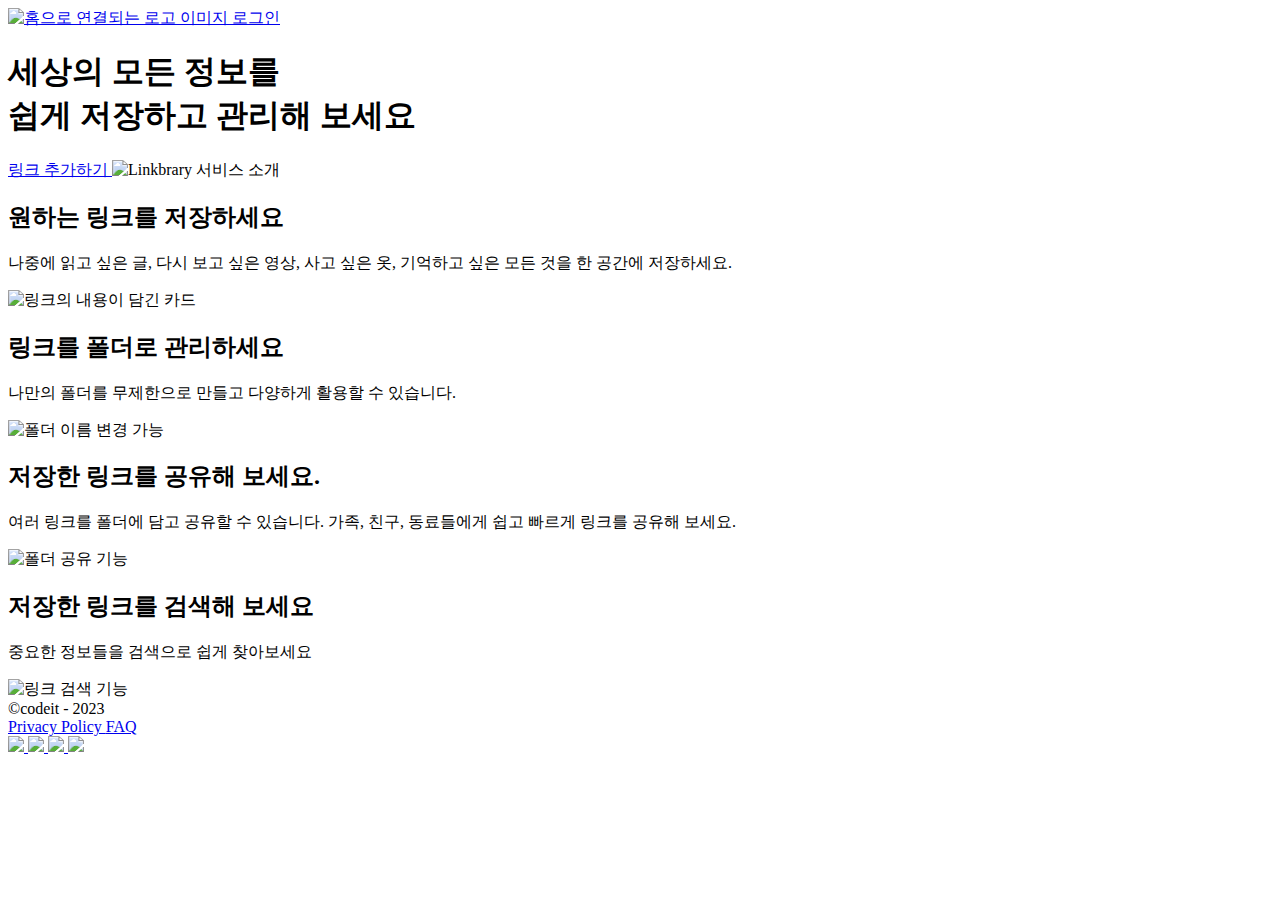
==== commit 611b5aaf: "changing 3rd week pull request 1" ====
--- a/index.html
+++ b/index.html
@@ -4,21 +4,21 @@
     <meta charset="utf-8">
     <meta property="og:title" content="Linkbrary">
     <meta property="og:description" content="세상의 모든 정보를 쉽게 저장하고 관리해 보세요">
-    <meta property="og:image" content="head-image.png">
+    <meta property="og:image" content="/images/head-image.png">
     <meta property="og:url" content="cgw-codeit.netlify.app">
     <meta property="og:type" content="website">
     <meta name="twitter:card" content="card">
     <meta name="twitter:title" content="Linkbrary">
     <meta name="twitter:description" content="세상의 모든 정보를 쉽게 저장하고 관리해 보세요">
-    <meta name="twitter:image" content="head-image.png">
+    <meta name="twitter:image" content="/images/head-image.png">
     <title>Linkbrary</title>
-    <link rel="stylesheet" href="main.css">
+    <link rel="stylesheet" href="/src/main.css">
   </head>
   <body>
     <nav>
       <div class="index-top">
         <a href="index.html">
-          <img src="logo.png" alt="홈으로 연결되는 로고 이미지">
+          <img src="/images/logo.png" alt="홈으로 연결되는 로고 이미지">
         </a>
         <a href="/signin" class="buttons login-button">
           <span>로그인</span>
@@ -35,7 +35,7 @@
         <a href="/signup" class="buttons add-link-button">
           <span>링크 추가하기</span>
         </a>
-        <img src="hero.png" class="hero-image" alt="Linkbrary 서비스 소개">
+        <img src="/images/hero.png" class="hero-image" alt="Linkbrary 서비스 소개">
       </div>
     </header>
 
@@ -48,7 +48,7 @@
           나중에 읽고 싶은 글, 다시 보고 싶은 영상, 사고 싶은 옷, 기억하고 싶은 모든 것을 한 공간에 저장하세요.
         </p>
 
-        <img src="image1.png" class="content-image" alt="링크의 내용이 담긴 카드">
+        <img src="/images/image1.png" class="content-image" alt="링크의 내용이 담긴 카드">
       </section>
 
       <section>
@@ -56,7 +56,7 @@
           링크를 폴더로 <span class="title-2-colored background-clip-text">관리</span>하세요
         </h2>
         <p class="description">나만의 폴더를 무제한으로 만들고 다양하게 활용할 수 있습니다.</p>
-        <img src="image2.png" class="content-image" alt="폴더 이름 변경 가능">
+        <img src="/images/image2.png" class="content-image" alt="폴더 이름 변경 가능">
       </section>
 
       <section>
@@ -64,7 +64,7 @@
           저장한 링크를 <span class="title-3-colored background-clip-text">공유</span>해 보세요.
         </h2>
         <p class="description">여러 링크를 폴더에 담고 공유할 수 있습니다. 가족, 친구, 동료들에게 쉽고 빠르게 링크를 공유해 보세요.</p>
-        <img src="image3.png" class="content-image" alt="폴더 공유 기능">
+        <img src="/images/image3.png" class="content-image" alt="폴더 공유 기능">
       </section>
 
       <section>
@@ -72,7 +72,7 @@
             저장한 링크를 <span class="title-4-colored background-clip-text">검색</span>해 보세요
         </h2>
         <p class="description">중요한 정보들을 검색으로 쉽게 찾아보세요</p>
-        <img src="image4.png" class="content-image" alt="링크 검색 기능"> 
+        <img src="/images/image4.png" class="content-image" alt="링크 검색 기능"> 
       </section>
 
     </article>
@@ -93,16 +93,16 @@
         </div>
         <div class="sns">
           <a href="https://www.facebook.com/" target="_blank">
-            <img src="akar-icons_facebook-fill.svg">        
+            <img src="/images/akar-icons_facebook-fill.svg">        
           </a>
           <a href="https://twitter.com/home" target="_blank">
-            <img src="akar-icons_twitter-fill.svg">
+            <img src="/images/akar-icons_twitter-fill.svg">
           </a>
           <a href="https://www.youtube.com/" target="_blank">
-            <img src="akar-icons_youtube-fill.svg">
+            <img src="/images/akar-icons_youtube-fill.svg">
           </a>
           <a href="https://www.instagram.com/" target="_blank">
-            <img src="ant-design_instagram-filled.svg">
+            <img src="/images/ant-design_instagram-filled.svg">
           </a>
         </div>
       </div>
